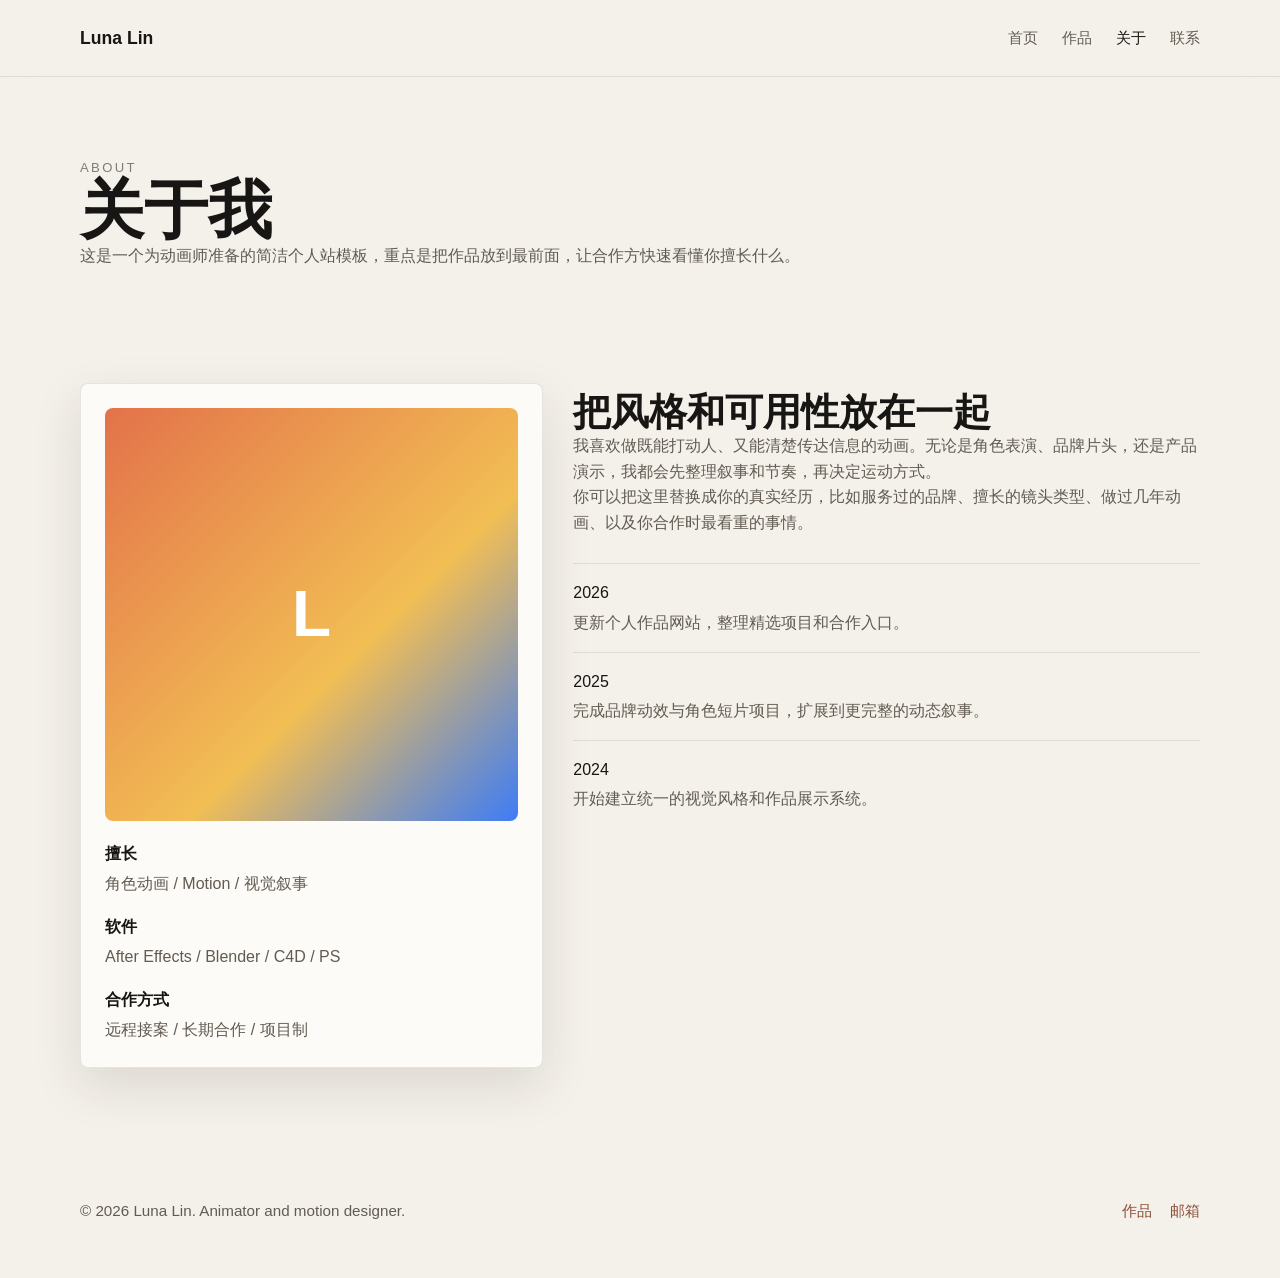
==== about.html @ ed962327 "Add files via upload" ====
<!DOCTYPE html>
<html lang="zh-CN">
<head>
    <meta charset="UTF-8" />
    <meta name="viewport" content="width=device-width, initial-scale=1.0" />
    <meta
        name="description"
        content="关于 Luna Lin，一位专注角色动画、动态图形与视觉叙事的动画师。"
    />
    <title>关于我 | Luna Lin</title>
    <link rel="stylesheet" href="style.css" />
</head>
<body data-page="about">
    <header class="site-header">
        <nav class="nav">
            <a class="brand" href="index.html" aria-label="回到首页">Luna Lin</a>
            <button class="menu-toggle" type="button" aria-expanded="false" aria-controls="nav-links">
                <span></span>
                <span></span>
            </button>
            <div class="nav-links" id="nav-links">
                <a href="index.html">首页</a>
                <a href="works.html">作品</a>
                <a href="about.html">关于</a>
                <a href="index.html#contact">联系</a>
            </div>
        </nav>
    </header>

    <main class="page-main">
        <section class="page-hero container reveal">
            <p class="eyebrow">About</p>
            <h1>关于我</h1>
            <p>
                这是一个为动画师准备的简洁个人站模板，重点是把作品放到最前面，让合作方快速看懂你擅长什么。
            </p>
        </section>

        <section class="section">
            <div class="container about-layout">
                <div class="about-panel reveal">
                    <div class="portrait placeholder-art">
                        <span>L</span>
                    </div>
                    <div class="about-quickfacts">
                        <div>
                            <strong>擅长</strong>
                            <span>角色动画 / Motion / 视觉叙事</span>
                        </div>
                        <div>
                            <strong>软件</strong>
                            <span>After Effects / Blender / C4D / PS</span>
                        </div>
                        <div>
                            <strong>合作方式</strong>
                            <span>远程接案 / 长期合作 / 项目制</span>
                        </div>
                    </div>
                </div>
                <div class="about-copy reveal">
                    <h2>把风格和可用性放在一起</h2>
                    <p>
                        我喜欢做既能打动人、又能清楚传达信息的动画。无论是角色表演、品牌片头，还是产品演示，我都会先整理叙事和节奏，再决定运动方式。
                    </p>
                    <p>
                        你可以把这里替换成你的真实经历，比如服务过的品牌、擅长的镜头类型、做过几年动画、以及你合作时最看重的事情。
                    </p>
                    <div class="timeline">
                        <div class="timeline-item">
                            <span>2026</span>
                            <p>更新个人作品网站，整理精选项目和合作入口。</p>
                        </div>
                        <div class="timeline-item">
                            <span>2025</span>
                            <p>完成品牌动效与角色短片项目，扩展到更完整的动态叙事。</p>
                        </div>
                        <div class="timeline-item">
                            <span>2024</span>
                            <p>开始建立统一的视觉风格和作品展示系统。</p>
                        </div>
                    </div>
                </div>
            </div>
        </section>
    </main>

    <footer class="site-footer">
        <div class="container footer-inner">
            <p>© 2026 Luna Lin. Animator and motion designer.</p>
            <div class="footer-links">
                <a href="works.html">作品</a>
                <a href="mailto:hello@lunalin.studio">邮箱</a>
            </div>
        </div>
    </footer>

    <script src="script.js"></script>
</body>
</html>
---- style.css ----
:root {
    --bg: #f4f1ea;
    --surface: #fdfbf7;
    --surface-strong: #efe7d7;
    --text: #181614;
    --muted: #625b52;
    --line: rgba(24, 22, 20, 0.1);
    --accent: #d7623d;
    --accent-deep: #8d4d37;
    --shadow: 0 18px 50px rgba(48, 35, 24, 0.12);
    --radius: 8px;
    --container: 1120px;
}

* {
    box-sizing: border-box;
}

html {
    scroll-behavior: smooth;
}

body {
    margin: 0;
    font-family: "Segoe UI", "PingFang SC", "Microsoft YaHei", sans-serif;
    color: var(--text);
    background: var(--bg);
    line-height: 1.6;
}

a {
    color: inherit;
}

img,
video {
    display: block;
    max-width: 100%;
}

button {
    font: inherit;
}

.container {
    width: min(calc(100% - 40px), var(--container));
    margin: 0 auto;
}

.site-header {
    position: sticky;
    top: 0;
    z-index: 20;
    backdrop-filter: blur(14px);
    background: rgba(244, 241, 234, 0.86);
    border-bottom: 1px solid var(--line);
}

.nav {
    width: min(calc(100% - 40px), var(--container));
    margin: 0 auto;
    min-height: 76px;
    display: flex;
    align-items: center;
    justify-content: space-between;
    gap: 24px;
}

.brand {
    text-decoration: none;
    font-size: 1.1rem;
    font-weight: 700;
}

.nav-links {
    display: flex;
    align-items: center;
    gap: 24px;
}

.nav-links a {
    text-decoration: none;
    color: var(--muted);
    font-size: 0.95rem;
    transition: color 0.2s ease;
}

.nav-links a:hover,
.nav-links a.active {
    color: var(--text);
}

.menu-toggle {
    display: none;
    width: 44px;
    height: 44px;
    border: 1px solid var(--line);
    border-radius: 8px;
    background: rgba(253, 251, 247, 0.7);
    align-items: center;
    justify-content: center;
    flex-direction: column;
    gap: 6px;
    cursor: pointer;
}

.menu-toggle span {
    width: 18px;
    height: 2px;
    background: var(--text);
}

.hero {
    position: relative;
    min-height: calc(100vh - 76px);
    display: grid;
    align-items: stretch;
}

.hero-media,
.hero-overlay,
.hero-video {
    position: absolute;
    inset: 0;
}

.hero-video {
    width: 100%;
    height: 100%;
    object-fit: cover;
}

.hero-overlay {
    background:
        linear-gradient(120deg, rgba(16, 15, 13, 0.72), rgba(16, 15, 13, 0.28)),
        radial-gradient(circle at top right, rgba(215, 98, 61, 0.45), transparent 30%),
        radial-gradient(circle at left center, rgba(240, 183, 87, 0.28), transparent 28%);
    z-index: 1;
}

.hero-content {
    position: relative;
    z-index: 2;
    display: grid;
    align-content: center;
    gap: 18px;
    padding-block: 96px 72px;
    color: #fffaf2;
}

.eyebrow {
    margin: 0;
    font-size: 0.82rem;
    text-transform: uppercase;
    letter-spacing: 0.18em;
    color: inherit;
    opacity: 0.78;
}

.hero h1,
.page-hero h1 {
    margin: 0;
    max-width: 720px;
    font-size: clamp(2.8rem, 5vw, 5.3rem);
    line-height: 1.02;
}

.hero-description,
.page-hero p,
.section-copy p,
.featured-copy p,
.work-meta p,
.about-copy p,
.timeline-item p {
    margin: 0;
    max-width: 650px;
    color: inherit;
}

.hero-description {
    font-size: 1.05rem;
    color: rgba(255, 250, 242, 0.86);
}

.hero-actions {
    display: flex;
    flex-wrap: wrap;
    gap: 14px;
    padding-top: 10px;
}

.button {
    min-height: 48px;
    padding: 0 22px;
    border-radius: 999px;
    display: inline-flex;
    align-items: center;
    justify-content: center;
    text-decoration: none;
    transition: transform 0.2s ease, background 0.2s ease, color 0.2s ease;
}

.button:hover {
    transform: translateY(-1px);
}

.button.primary {
    background: var(--accent);
    color: white;
}

.button.secondary {
    background: rgba(255, 250, 242, 0.12);
    color: white;
    border: 1px solid rgba(255, 250, 242, 0.25);
}

.section {
    padding: 88px 0;
}

.surface {
    background: var(--surface);
}

.intro-grid,
.about-layout,
.contact-band {
    display: grid;
    gap: 30px;
}

.intro-grid {
    grid-template-columns: 1.2fr 0.8fr;
    align-items: start;
}

.section-copy h2,
.section-heading h2,
.contact-band h2,
.about-copy h2 {
    margin: 8px 0 0;
    font-size: clamp(1.8rem, 3vw, 3rem);
    line-height: 1.1;
}

.section-copy p,
.section-heading p,
.about-copy p,
.contact-band p {
    color: var(--muted);
}

.stats {
    display: grid;
    grid-template-columns: repeat(3, minmax(0, 1fr));
    gap: 16px;
}

.stat,
.featured-item,
.work-card,
.about-panel,
.contact-band {
    background: var(--surface);
    border: 1px solid var(--line);
    border-radius: var(--radius);
    box-shadow: var(--shadow);
}

.stat {
    padding: 22px 18px;
}

.stat strong {
    display: block;
    font-size: 1.2rem;
}

.stat span {
    display: block;
    margin-top: 6px;
    color: var(--muted);
    font-size: 0.95rem;
}

.section-heading {
    margin-bottom: 28px;
}

.featured-grid {
    display: grid;
    grid-template-columns: repeat(3, minmax(0, 1fr));
    gap: 20px;
}

.featured-item {
    overflow: hidden;
}

.featured-visual {
    aspect-ratio: 16 / 10;
}

.gradient-one {
    background: linear-gradient(135deg, #4d5dfb, #e86a52);
}

.gradient-two {
    background: linear-gradient(135deg, #f3b544, #d85c87);
}

.gradient-three {
    background: linear-gradient(135deg, #147d78, #b9db63);
}

.featured-copy,
.work-meta {
    padding: 18px;
}

.featured-copy h3,
.work-meta h2 {
    margin: 0 0 8px;
    font-size: 1.2rem;
}

.featured-copy p,
.work-meta p {
    color: var(--muted);
}

.contact-band {
    padding: 28px;
    grid-template-columns: 1.1fr 0.9fr;
    align-items: center;
}

.contact-links {
    display: flex;
    flex-wrap: wrap;
    justify-content: flex-end;
    gap: 18px;
}

.contact-links a,
.footer-links a {
    color: var(--accent-deep);
    text-decoration: none;
}

.site-footer {
    padding: 28px 0 40px;
}

.footer-inner {
    display: flex;
    justify-content: space-between;
    gap: 18px;
    align-items: center;
    color: var(--muted);
    font-size: 0.95rem;
}

.footer-links {
    display: flex;
    gap: 18px;
}

.page-main {
    padding-top: 16px;
}

.page-hero {
    padding: 64px 0 26px;
}

.page-hero p {
    color: var(--muted);
    max-width: 760px;
}

.works-grid {
    display: grid;
    gap: 24px;
}

.work-card {
    overflow: hidden;
}

.work-media {
    aspect-ratio: 16 / 9;
    background: #ddd4c5;
}

.work-media video {
    width: 100%;
    height: 100%;
    object-fit: cover;
}

.work-type {
    font-size: 0.85rem;
    text-transform: uppercase;
    letter-spacing: 0.14em;
    color: var(--accent-deep);
}

.about-layout {
    grid-template-columns: 0.85fr 1.15fr;
    align-items: start;
}

.about-panel {
    padding: 24px;
}

.portrait {
    aspect-ratio: 1 / 1;
    border-radius: 8px;
    margin-bottom: 20px;
}

.placeholder-art {
    display: grid;
    place-items: center;
    background: linear-gradient(135deg, #e3724a, #f2be54 60%, #3d7cf6);
    color: white;
    font-size: 4rem;
    font-weight: 700;
}

.about-quickfacts {
    display: grid;
    gap: 18px;
}

.about-quickfacts strong,
.timeline-item span {
    display: block;
    margin-bottom: 4px;
}

.about-quickfacts span,
.timeline-item p {
    color: var(--muted);
}

.timeline {
    display: grid;
    gap: 16px;
    margin-top: 28px;
}

.timeline-item {
    padding-top: 16px;
    border-top: 1px solid var(--line);
}

.reveal {
    opacity: 0;
    transform: translateY(24px);
    transition: opacity 0.7s ease, transform 0.7s ease;
}

.reveal.is-visible {
    opacity: 1;
    transform: translateY(0);
}

@media (max-width: 920px) {
    .intro-grid,
    .featured-grid,
    .contact-band,
    .about-layout {
        grid-template-columns: 1fr;
    }

    .stats {
        grid-template-columns: 1fr;
    }

    .contact-links {
        justify-content: flex-start;
    }
}

@media (max-width: 720px) {
    .nav {
        min-height: 70px;
    }

    .menu-toggle {
        display: inline-flex;
    }

    .nav-links {
        position: absolute;
        top: calc(100% + 8px);
        right: 20px;
        left: 20px;
        background: rgba(253, 251, 247, 0.98);
        border: 1px solid var(--line);
        border-radius: 8px;
        box-shadow: var(--shadow);
        padding: 12px;
        display: none;
        flex-direction: column;
        align-items: flex-start;
        gap: 12px;
    }

    .nav-links.open {
        display: flex;
    }

    .hero {
        min-height: calc(100svh - 70px);
    }

    .hero-content {
        padding-block: 72px 54px;
    }

    .hero h1,
    .page-hero h1 {
        font-size: 2.4rem;
    }

    .button {
        width: 100%;
    }

    .footer-inner {
        flex-direction: column;
        align-items: flex-start;
    }
}
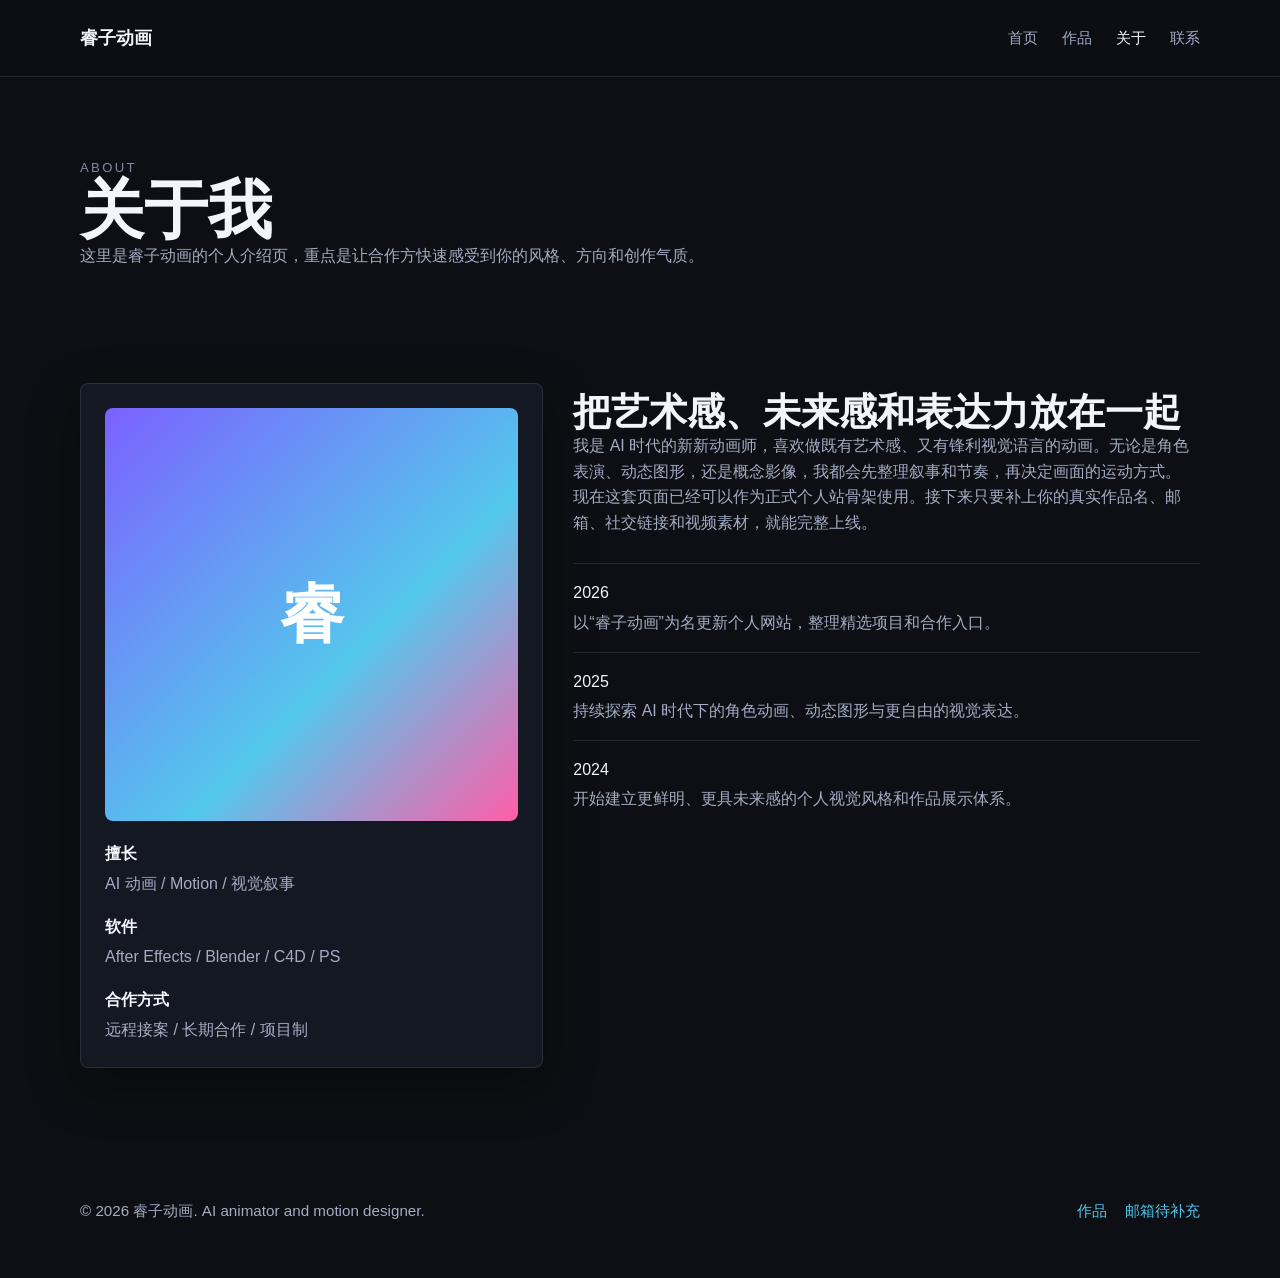
==== commit 63957232: "Add files via upload" ====
--- a/about.html
+++ b/about.html
@@ -5,15 +5,15 @@
     <meta name="viewport" content="width=device-width, initial-scale=1.0" />
     <meta
         name="description"
-        content="关于 Luna Lin，一位专注角色动画、动态图形与视觉叙事的动画师。"
+        content="关于睿子动画，一位属于 AI 时代、专注角色动画与视觉叙事的动画师。"
     />
-    <title>关于我 | Luna Lin</title>
+    <title>关于我 | 睿子动画</title>
     <link rel="stylesheet" href="style.css" />
 </head>
 <body data-page="about">
     <header class="site-header">
         <nav class="nav">
-            <a class="brand" href="index.html" aria-label="回到首页">Luna Lin</a>
+            <a class="brand" href="index.html" aria-label="回到首页">睿子动画</a>
             <button class="menu-toggle" type="button" aria-expanded="false" aria-controls="nav-links">
                 <span></span>
                 <span></span>
@@ -32,7 +32,7 @@
             <p class="eyebrow">About</p>
             <h1>关于我</h1>
             <p>
-                这是一个为动画师准备的简洁个人站模板，重点是把作品放到最前面，让合作方快速看懂你擅长什么。
+                这里是睿子动画的个人介绍页，重点是让合作方快速感受到你的风格、方向和创作气质。
             </p>
         </section>
 
@@ -40,12 +40,12 @@
             <div class="container about-layout">
                 <div class="about-panel reveal">
                     <div class="portrait placeholder-art">
-                        <span>L</span>
+                        <span>睿</span>
                     </div>
                     <div class="about-quickfacts">
                         <div>
                             <strong>擅长</strong>
-                            <span>角色动画 / Motion / 视觉叙事</span>
+                            <span>AI 动画 / Motion / 视觉叙事</span>
                         </div>
                         <div>
                             <strong>软件</strong>
@@ -58,25 +58,25 @@
                     </div>
                 </div>
                 <div class="about-copy reveal">
-                    <h2>把风格和可用性放在一起</h2>
+                    <h2>把艺术感、未来感和表达力放在一起</h2>
                     <p>
-                        我喜欢做既能打动人、又能清楚传达信息的动画。无论是角色表演、品牌片头，还是产品演示，我都会先整理叙事和节奏，再决定运动方式。
+                        我是 AI 时代的新新动画师，喜欢做既有艺术感、又有锋利视觉语言的动画。无论是角色表演、动态图形，还是概念影像，我都会先整理叙事和节奏，再决定画面的运动方式。
                     </p>
                     <p>
-                        你可以把这里替换成你的真实经历，比如服务过的品牌、擅长的镜头类型、做过几年动画、以及你合作时最看重的事情。
+                        现在这套页面已经可以作为正式个人站骨架使用。接下来只要补上你的真实作品名、邮箱、社交链接和视频素材，就能完整上线。
                     </p>
                     <div class="timeline">
                         <div class="timeline-item">
                             <span>2026</span>
-                            <p>更新个人作品网站，整理精选项目和合作入口。</p>
+                            <p>以“睿子动画”为名更新个人网站，整理精选项目和合作入口。</p>
                         </div>
                         <div class="timeline-item">
                             <span>2025</span>
-                            <p>完成品牌动效与角色短片项目，扩展到更完整的动态叙事。</p>
+                            <p>持续探索 AI 时代下的角色动画、动态图形与更自由的视觉表达。</p>
                         </div>
                         <div class="timeline-item">
                             <span>2024</span>
-                            <p>开始建立统一的视觉风格和作品展示系统。</p>
+                            <p>开始建立更鲜明、更具未来感的个人视觉风格和作品展示体系。</p>
                         </div>
                     </div>
                 </div>
@@ -86,10 +86,10 @@
 
     <footer class="site-footer">
         <div class="container footer-inner">
-            <p>© 2026 Luna Lin. Animator and motion designer.</p>
+            <p>© 2026 睿子动画. AI animator and motion designer.</p>
             <div class="footer-links">
                 <a href="works.html">作品</a>
-                <a href="mailto:hello@lunalin.studio">邮箱</a>
+                <a href="mailto:your-email@example.com">邮箱待补充</a>
             </div>
         </div>
     </footer>
--- a/style.css
+++ b/style.css
@@ -1,13 +1,13 @@
 :root {
-    --bg: #f4f1ea;
-    --surface: #fdfbf7;
-    --surface-strong: #efe7d7;
-    --text: #181614;
-    --muted: #625b52;
-    --line: rgba(24, 22, 20, 0.1);
-    --accent: #d7623d;
-    --accent-deep: #8d4d37;
-    --shadow: 0 18px 50px rgba(48, 35, 24, 0.12);
+    --bg: #0d0f14;
+    --surface: #141822;
+    --surface-strong: #1b2130;
+    --text: #f3f5fb;
+    --muted: #a4acc3;
+    --line: rgba(169, 182, 220, 0.14);
+    --accent: #7b61ff;
+    --accent-deep: #54c7ec;
+    --shadow: 0 18px 50px rgba(0, 0, 0, 0.34);
     --radius: 8px;
     --container: 1120px;
 }
@@ -52,7 +52,7 @@
     top: 0;
     z-index: 20;
     backdrop-filter: blur(14px);
-    background: rgba(244, 241, 234, 0.86);
+    background: rgba(13, 15, 20, 0.82);
     border-bottom: 1px solid var(--line);
 }
 
@@ -96,7 +96,7 @@
     height: 44px;
     border: 1px solid var(--line);
     border-radius: 8px;
-    background: rgba(253, 251, 247, 0.7);
+    background: rgba(20, 24, 34, 0.78);
     align-items: center;
     justify-content: center;
     flex-direction: column;
@@ -133,8 +133,8 @@
 .hero-overlay {
     background:
         linear-gradient(120deg, rgba(16, 15, 13, 0.72), rgba(16, 15, 13, 0.28)),
-        radial-gradient(circle at top right, rgba(215, 98, 61, 0.45), transparent 30%),
-        radial-gradient(circle at left center, rgba(240, 183, 87, 0.28), transparent 28%);
+        radial-gradient(circle at top right, rgba(123, 97, 255, 0.48), transparent 30%),
+        radial-gradient(circle at left center, rgba(84, 199, 236, 0.24), transparent 28%);
     z-index: 1;
 }
 
@@ -145,7 +145,7 @@
     align-content: center;
     gap: 18px;
     padding-block: 96px 72px;
-    color: #fffaf2;
+    color: #f7f9ff;
 }
 
 .eyebrow {
@@ -179,7 +179,7 @@
 
 .hero-description {
     font-size: 1.05rem;
-    color: rgba(255, 250, 242, 0.86);
+    color: rgba(243, 245, 251, 0.84);
 }
 
 .hero-actions {
@@ -210,9 +210,9 @@
 }
 
 .button.secondary {
-    background: rgba(255, 250, 242, 0.12);
+    background: rgba(243, 245, 251, 0.08);
     color: white;
-    border: 1px solid rgba(255, 250, 242, 0.25);
+    border: 1px solid rgba(243, 245, 251, 0.16);
 }
 
 .section {
@@ -303,15 +303,15 @@
 }
 
 .gradient-one {
-    background: linear-gradient(135deg, #4d5dfb, #e86a52);
+    background: linear-gradient(135deg, #6a5cff, #3bb8ff);
 }
 
 .gradient-two {
-    background: linear-gradient(135deg, #f3b544, #d85c87);
+    background: linear-gradient(135deg, #b14dff, #ff5ea8);
 }
 
 .gradient-three {
-    background: linear-gradient(135deg, #147d78, #b9db63);
+    background: linear-gradient(135deg, #0bb6b9, #79f0c7);
 }
 
 .featured-copy,
@@ -391,7 +391,7 @@
 
 .work-media {
     aspect-ratio: 16 / 9;
-    background: #ddd4c5;
+    background: #171d2b;
 }
 
 .work-media video {
@@ -425,7 +425,7 @@
 .placeholder-art {
     display: grid;
     place-items: center;
-    background: linear-gradient(135deg, #e3724a, #f2be54 60%, #3d7cf6);
+    background: linear-gradient(135deg, #7b61ff, #54c7ec 60%, #ff5ea8);
     color: white;
     font-size: 4rem;
     font-weight: 700;
@@ -500,7 +500,7 @@
         top: calc(100% + 8px);
         right: 20px;
         left: 20px;
-        background: rgba(253, 251, 247, 0.98);
+        background: rgba(20, 24, 34, 0.98);
         border: 1px solid var(--line);
         border-radius: 8px;
         box-shadow: var(--shadow);
